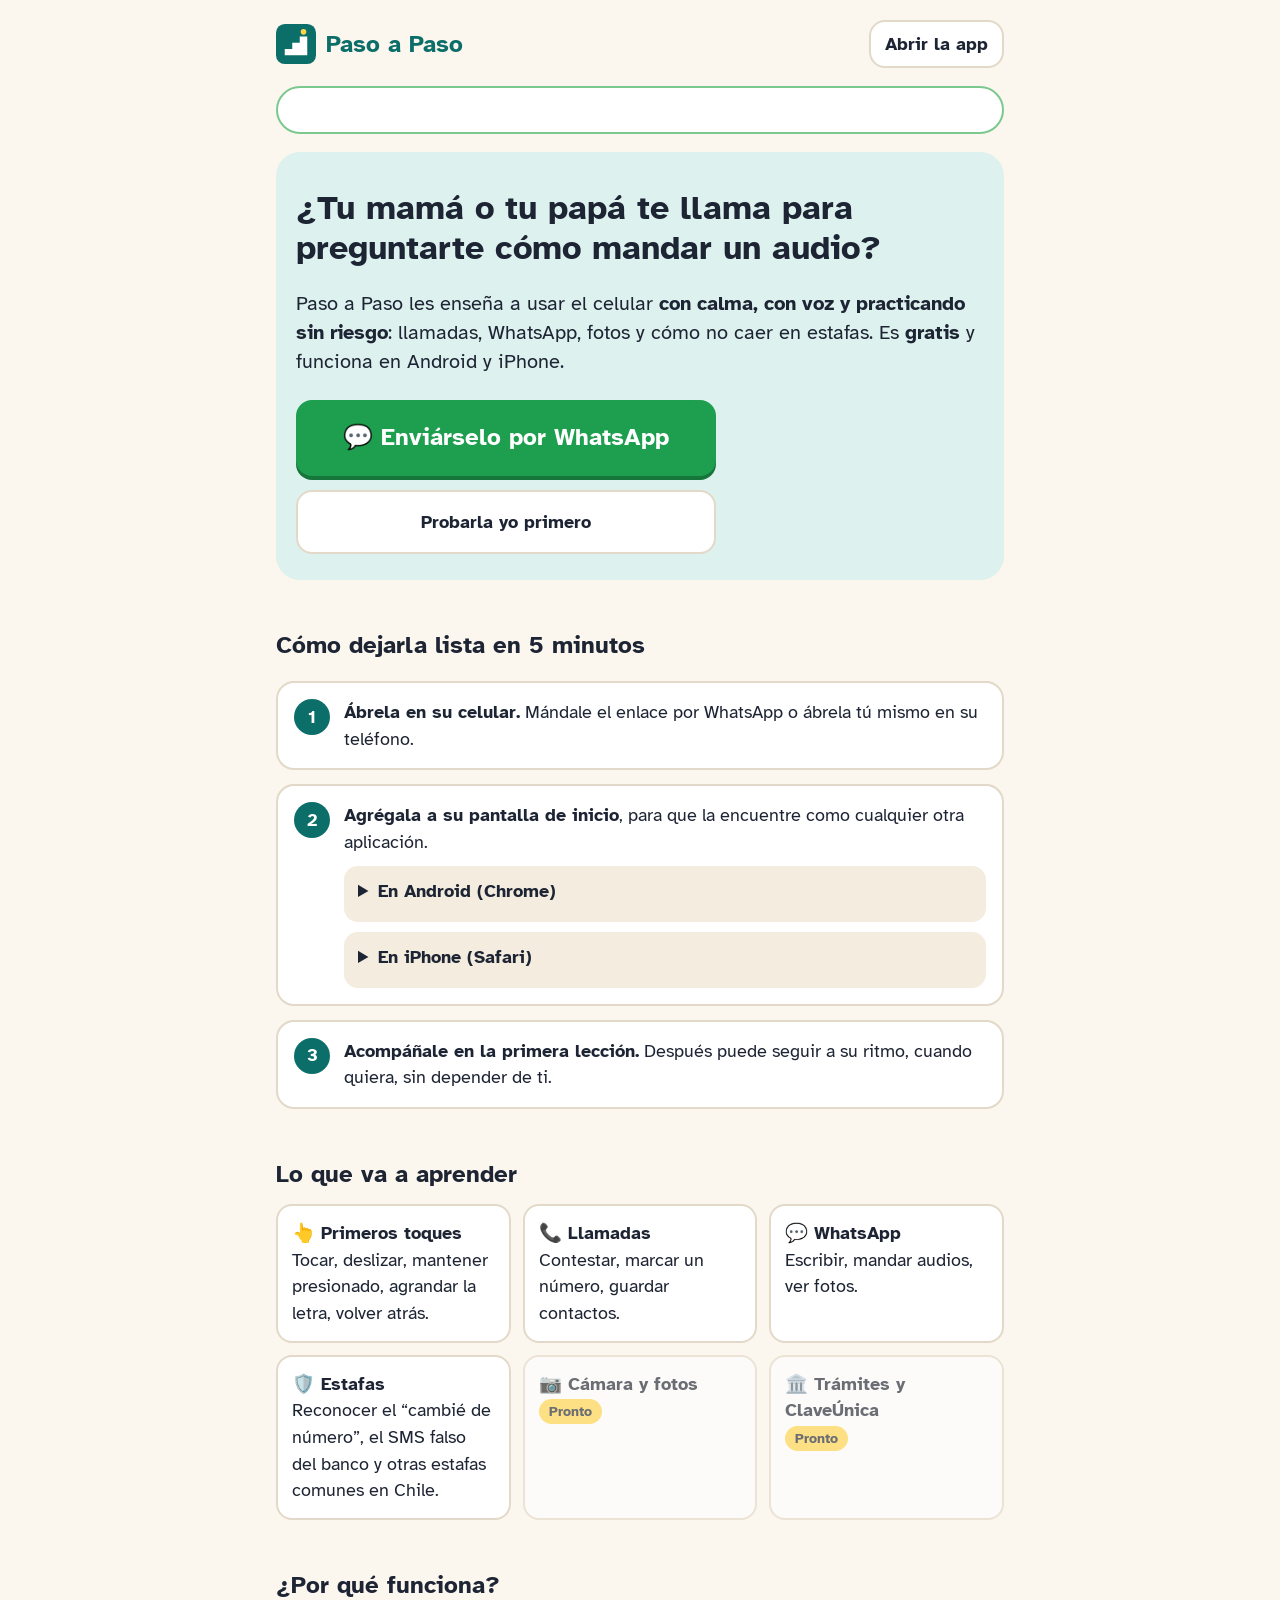
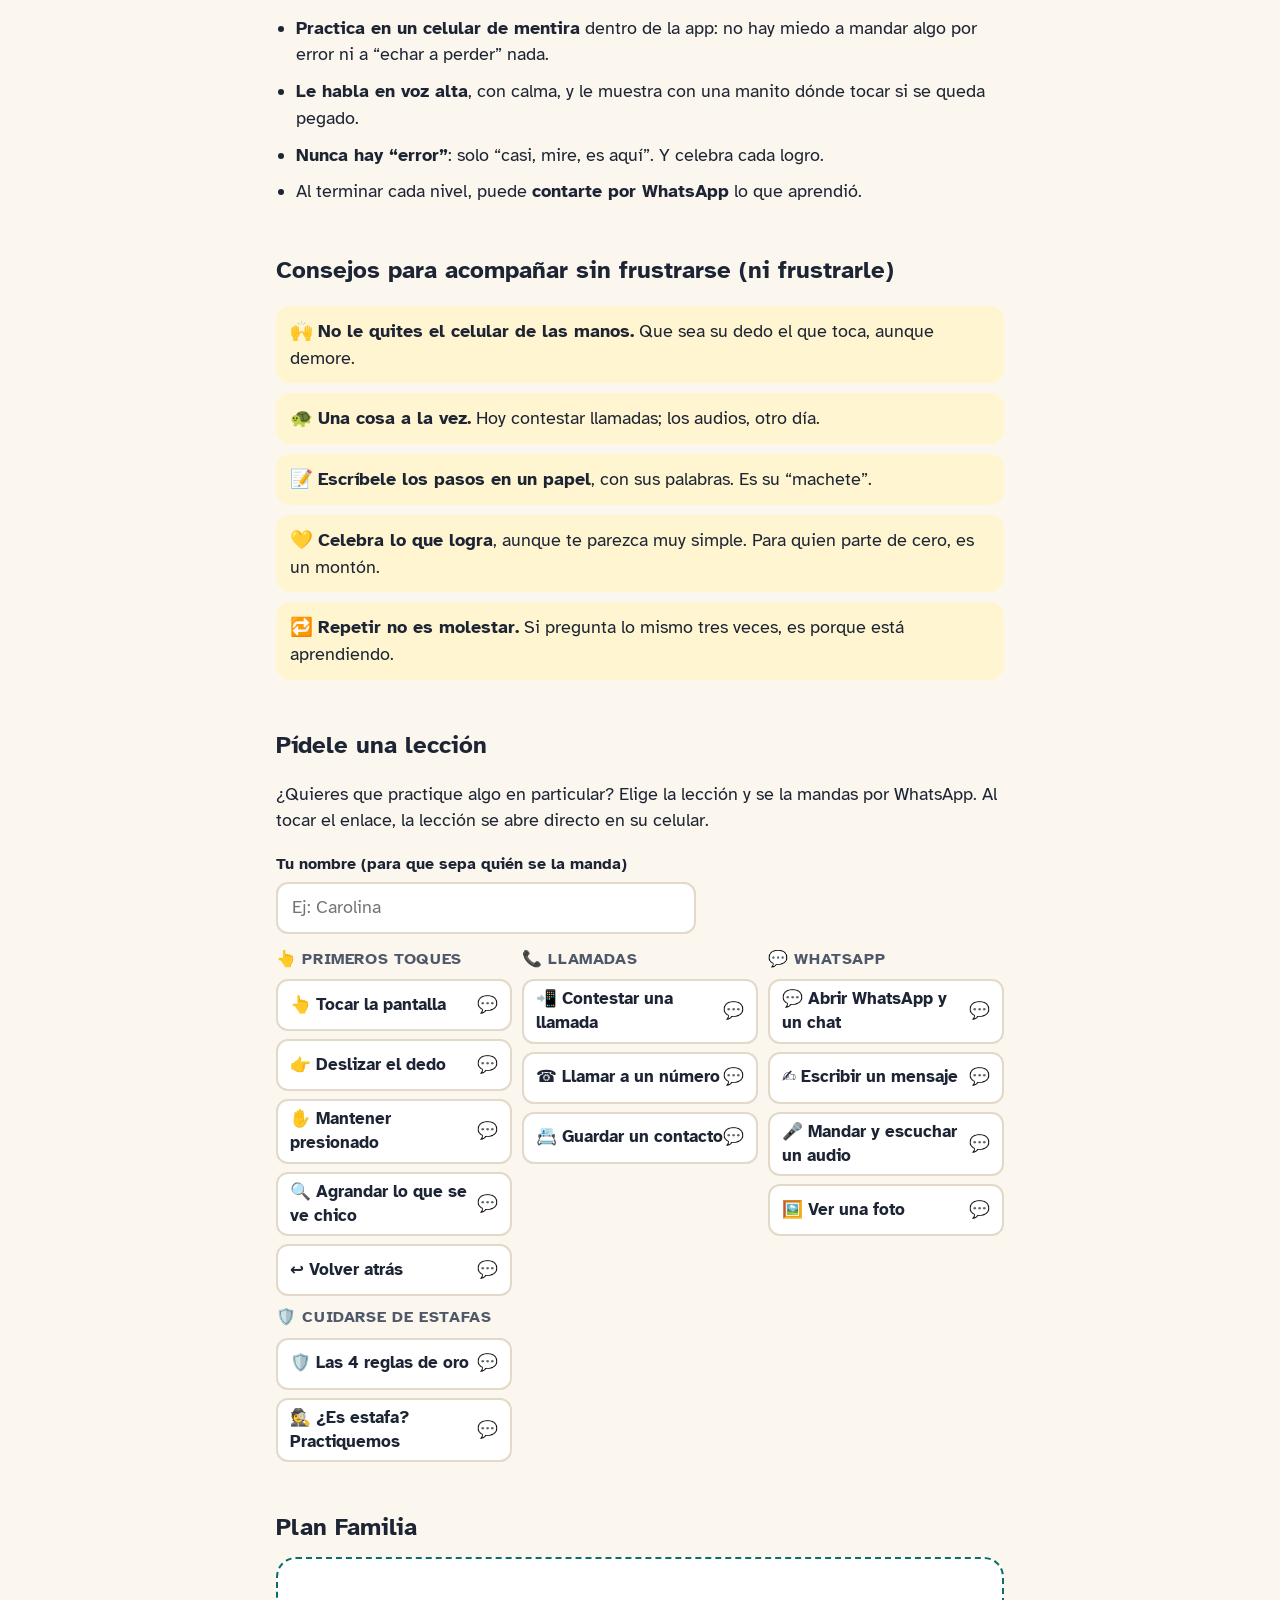
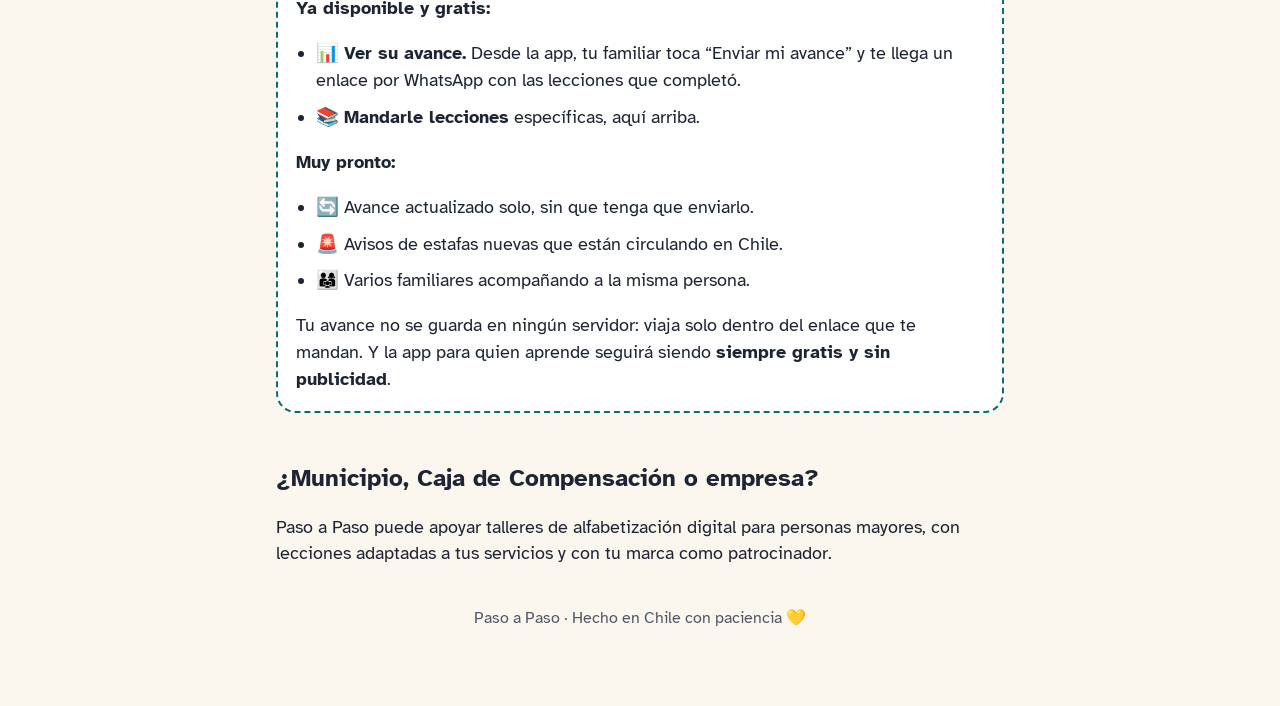
==== familia.html @ c73ad05b "Primera versión de Paso a Paso App web para que personas mayores aprendan a usar el celular: 4 nivel" ====
<!doctype html>
<html lang="es-CL">
<head>
  <meta charset="utf-8">
  <meta name="viewport" content="width=device-width, initial-scale=1, viewport-fit=cover">
  <title>Paso a Paso Familia</title>
  <meta name="description" content="Ayuda a tu mamá, papá o abuelos a aprender a usar el celular, sin tener que explicarles todo tú. Gratis.">
  <meta name="theme-color" content="#0B6E69">
  <link rel="icon" href="icons/icono.svg" type="image/svg+xml">
  <link rel="apple-touch-icon" href="icons/icono-180.png">
  <link rel="preconnect" href="https://fonts.googleapis.com">
  <link rel="preconnect" href="https://fonts.gstatic.com" crossorigin>
  <link href="https://fonts.googleapis.com/css2?family=Atkinson+Hyperlegible:wght@400;700&display=swap" rel="stylesheet">
  <link rel="stylesheet" href="css/styles.css">
  <style>
    body { font-size: 1.15rem; }
    .familia { max-width: 760px; margin: 0 auto; padding: 20px 16px 60px; }
    .familia h1 { font-size: 2.1rem; }
    .familia h2 { font-size: 1.5rem; margin-top: 2em; }
    .hero { background: var(--primario-claro); border-radius: 24px; padding: 26px 20px; margin-top: 18px; }
    .hero p { font-size: 1.25rem; }
    .hero .botones-col { max-width: 420px; }
    .pasos-f { counter-reset: p; list-style: none; padding: 0; display: grid; gap: 14px; }
    .pasos-f li { counter-increment: p; background: var(--superficie); border: 2px solid var(--borde); border-radius: 18px; padding: 16px 16px 16px 66px; position: relative; }
    .pasos-f li::before { content: counter(p); position: absolute; left: 16px; top: 16px; width: 36px; height: 36px; border-radius: 50%; background: var(--primario); color: #fff; display: grid; place-items: center; font-weight: 700; }
    details { background: var(--superficie-2); border-radius: 14px; padding: 12px 14px; margin-top: 10px; }
    summary { font-weight: 700; cursor: pointer; min-height: 32px; }
    .grid-niveles { display: grid; grid-template-columns: repeat(auto-fill, minmax(200px, 1fr)); gap: 12px; }
    .grid-niveles div { background: var(--superficie); border: 2px solid var(--borde); border-radius: 16px; padding: 14px; }
    .grid-niveles .pronto { opacity: .65; }
    .grid-niveles strong { display: block; }
    .consejos { display: grid; gap: 10px; padding: 0; list-style: none; }
    .consejos li { background: var(--amarillo-suave); border-radius: 14px; padding: 12px 14px; }
    .plan { border: 2px dashed var(--primario); border-radius: 20px; padding: 18px; background: var(--superficie); }
    .etiqueta { display: inline-block; background: var(--amarillo); color: #1D2433; font-size: .9rem; font-weight: 700; padding: 2px 10px; border-radius: 99px; }
    .pie { margin-top: 40px; color: var(--suave); font-size: 1rem; text-align: center; }
    .avance { margin-top: 18px; border: 2px solid var(--bien-borde); background: var(--superficie); border-radius: 24px; padding: 22px 18px; display: flex; flex-direction: column; gap: 14px; }
    .avance h1 { font-size: 1.7rem; margin: 0; text-wrap: balance; }
    .avance-resumen { font-size: 1.25rem; margin: 0; }
    .avance-fecha { color: var(--suave); font-size: 1rem; margin: 0; }
    .avance-nivel { display: flex; flex-direction: column; gap: 6px; padding-top: 12px; border-top: 1px solid var(--borde); }
    .avance-nivel-cabeza { display: flex; justify-content: space-between; gap: 10px; font-weight: 700; }
    .avance-lista { list-style: none; padding: 0; margin: 4px 0 0; display: flex; flex-direction: column; gap: 6px; }
    .avance-lista li { display: flex; align-items: center; justify-content: space-between; gap: 10px; flex-wrap: wrap; font-size: 1.05rem; }
    .avance-lista .pendiente { color: var(--suave); }
    .btn-pedir { display: inline-flex; align-items: center; min-height: 44px; padding: 6px 12px; border-radius: 12px; border: 2px solid var(--borde); background: var(--superficie-2); color: var(--texto); font-weight: 700; font-size: .95rem; text-decoration: none; }
    .avance-animo { background: var(--amarillo-suave); border-radius: 14px; padding: 12px 14px; margin: 0; }
    .campo-nombre { display: flex; flex-direction: column; gap: 6px; max-width: 420px; margin-bottom: 14px; }
    .campo-nombre label { font-weight: 700; font-size: 1rem; }
    .campo-nombre input { font: inherit; min-height: 52px; padding: 8px 14px; border-radius: 12px; border: 2px solid var(--borde); background: var(--superficie); color: var(--texto); }
    .pedidos { display: grid; grid-template-columns: repeat(auto-fill, minmax(230px, 1fr)); gap: 10px; }
    .pedidos .grupo { display: flex; flex-direction: column; gap: 8px; }
    .pedidos .grupo strong { font-size: 1rem; color: var(--suave); text-transform: uppercase; letter-spacing: .04em; }
    .pedidos .btn-pedir { justify-content: space-between; width: 100%; min-height: 52px; font-size: 1.05rem; background: var(--superficie); }
  </style>
</head>
<body>
  <main class="familia">
    <header class="cabecera">
      <a class="marca" href="index.html" style="text-decoration:none"><img src="icons/icono.svg" alt="" width="40" height="40">Paso a Paso</a>
      <a class="btn btn-suave" href="index.html" style="min-height:48px;padding:8px 14px">Abrir la app</a>
    </header>

    <section id="avance" class="avance" hidden></section>

    <section class="hero">
      <h1>¿Tu mamá o tu papá te llama para preguntarte cómo mandar un audio?</h1>
      <p>Paso a Paso les enseña a usar el celular <strong>con calma, con voz y practicando sin riesgo</strong>: llamadas, WhatsApp, fotos y cómo no caer en estafas. Es <strong>gratis</strong> y funciona en Android y iPhone.</p>
      <div class="botones-col">
        <a id="compartir" class="btn btn-whatsapp btn-grande" target="_blank" rel="noopener">💬 Enviárselo por WhatsApp</a>
        <a class="btn btn-suave" href="index.html">Probarla yo primero</a>
      </div>
    </section>

    <h2>Cómo dejarla lista en 5 minutos</h2>
    <ol class="pasos-f">
      <li><strong>Ábrela en su celular.</strong> Mándale el enlace por WhatsApp o ábrela tú mismo en su teléfono.</li>
      <li><strong>Agrégala a su pantalla de inicio</strong>, para que la encuentre como cualquier otra aplicación.
        <details><summary>En Android (Chrome)</summary>Toca los tres puntitos ⋮ arriba a la derecha → “Agregar a la pantalla principal” o “Instalar aplicación”.</details>
        <details><summary>En iPhone (Safari)</summary>Toca el botón Compartir (cuadrado con flecha hacia arriba) → “Agregar a inicio”.</details>
      </li>
      <li><strong>Acompáñale en la primera lección.</strong> Después puede seguir a su ritmo, cuando quiera, sin depender de ti.</li>
    </ol>

    <h2>Lo que va a aprender</h2>
    <div class="grid-niveles">
      <div><strong>👆 Primeros toques</strong>Tocar, deslizar, mantener presionado, agrandar la letra, volver atrás.</div>
      <div><strong>📞 Llamadas</strong>Contestar, marcar un número, guardar contactos.</div>
      <div><strong>💬 WhatsApp</strong>Escribir, mandar audios, ver fotos.</div>
      <div><strong>🛡️ Estafas</strong>Reconocer el “cambié de número”, el SMS falso del banco y otras estafas comunes en Chile.</div>
      <div class="pronto"><strong>📷 Cámara y fotos</strong><span class="etiqueta">Pronto</span></div>
      <div class="pronto"><strong>🏛️ Trámites y ClaveÚnica</strong><span class="etiqueta">Pronto</span></div>
    </div>

    <h2>¿Por qué funciona?</h2>
    <ul class="lista-consejos">
      <li><strong>Practica en un celular de mentira</strong> dentro de la app: no hay miedo a mandar algo por error ni a “echar a perder” nada.</li>
      <li><strong>Le habla en voz alta</strong>, con calma, y le muestra con una manito dónde tocar si se queda pegado.</li>
      <li><strong>Nunca hay “error”</strong>: solo “casi, mire, es aquí”. Y celebra cada logro.</li>
      <li>Al terminar cada nivel, puede <strong>contarte por WhatsApp</strong> lo que aprendió.</li>
    </ul>

    <h2>Consejos para acompañar sin frustrarse (ni frustrarle)</h2>
    <ul class="consejos">
      <li>🙌 <strong>No le quites el celular de las manos.</strong> Que sea su dedo el que toca, aunque demore.</li>
      <li>🐢 <strong>Una cosa a la vez.</strong> Hoy contestar llamadas; los audios, otro día.</li>
      <li>📝 <strong>Escríbele los pasos en un papel</strong>, con sus palabras. Es su “machete”.</li>
      <li>💛 <strong>Celebra lo que logra</strong>, aunque te parezca muy simple. Para quien parte de cero, es un montón.</li>
      <li>🔁 <strong>Repetir no es molestar.</strong> Si pregunta lo mismo tres veces, es porque está aprendiendo.</li>
    </ul>

    <h2 id="pedir">Pídele una lección</h2>
    <p>¿Quieres que practique algo en particular? Elige la lección y se la mandas por WhatsApp. Al tocar el enlace, la lección se abre directo en su celular.</p>
    <div class="campo-nombre">
      <label for="nombre-familiar">Tu nombre (para que sepa quién se la manda)</label>
      <input id="nombre-familiar" type="text" maxlength="40" placeholder="Ej: Carolina" autocomplete="given-name">
    </div>
    <div id="pedidos" class="pedidos"></div>

    <h2>Plan Familia</h2>
    <div class="plan">
      <p><strong>Ya disponible y gratis:</strong></p>
      <ul class="lista-consejos">
        <li>📊 <strong>Ver su avance.</strong> Desde la app, tu familiar toca “Enviar mi avance” y te llega un enlace por WhatsApp con las lecciones que completó.</li>
        <li>📚 <strong>Mandarle lecciones</strong> específicas, aquí arriba.</li>
      </ul>
      <p><strong>Muy pronto:</strong></p>
      <ul class="lista-consejos">
        <li>🔄 Avance actualizado solo, sin que tenga que enviarlo.</li>
        <li>🚨 Avisos de estafas nuevas que están circulando en Chile.</li>
        <li>👨‍👩‍👧 Varios familiares acompañando a la misma persona.</li>
      </ul>
      <p style="margin-bottom:0">Tu avance no se guarda en ningún servidor: viaja solo dentro del enlace que te mandan. Y la app para quien aprende seguirá siendo <strong>siempre gratis y sin publicidad</strong>.</p>
    </div>

    <h2>¿Municipio, Caja de Compensación o empresa?</h2>
    <p>Paso a Paso puede apoyar talleres de alfabetización digital para personas mayores, con lecciones adaptadas a tus servicios y con tu marca como patrocinador.</p>

    <p class="pie">Paso a Paso · Hecho en Chile con paciencia 💛</p>
  </main>
  <script src="js/core.js"></script>
  <script src="js/lecciones/nivel1-toques.js"></script>
  <script src="js/lecciones/nivel2-llamadas.js"></script>
  <script src="js/lecciones/nivel3-whatsapp.js"></script>
  <script src="js/lecciones/nivel4-estafas.js"></script>
  <script src="js/lecciones/proximamente.js"></script>
  <script>
    (function () {
      'use strict';
      const { h } = PP;
      const wsp = PP.enlaceWhatsApp;
      const niveles = PP.niveles.filter((n) => !n.pronto);

      // Compartir la app
      const textoApp = '¡Hola! 😊 Te mando una aplicación para aprender a usar el celular con calma y a tu ritmo. Te habla, te muestra dónde tocar y no se puede romper nada. Ábrela aquí: ';
      document.getElementById('compartir').href = wsp(textoApp + PP.base() + 'index.html');

      // Nombre de quien manda las lecciones (se recuerda en este teléfono)
      const campoNombre = document.getElementById('nombre-familiar');
      try { campoNombre.value = localStorage.getItem('pasoapaso.familiar') || ''; } catch (e) {}
      const nombre = () => campoNombre.value.trim();

      function enlacePedir(l) {
        return wsp('¡Hola! 😊 Te mandé una lección para practicar en Paso a Paso: “' + l.titulo + '”. Toca aquí para empezar: ' + PP.enlacePedido(l.id, nombre()));
      }
      function botonPedir(l, texto) {
        const a = h('a', { class: 'btn-pedir', target: '_blank', rel: 'noopener', href: enlacePedir(l) }, texto);
        a.dataset.leccion = l.id;
        return a;
      }
      // Los enlaces llevan el nombre: se actualizan cuando cambia
      campoNombre.addEventListener('input', () => {
        try { localStorage.setItem('pasoapaso.familiar', nombre()); } catch (e) {}
        document.querySelectorAll('[data-leccion]').forEach((a) => { a.href = enlacePedir(PP.buscarLeccion(a.dataset.leccion).leccion); });
      });

      // Lista de lecciones para pedir
      document.getElementById('pedidos').append(...niveles.map((nv) =>
        h('div', { class: 'grupo' },
          h('strong', {}, nv.icono + ' ' + nv.titulo),
          nv.lecciones.map((l) => botonPedir(l, [l.icono + ' ' + l.titulo, h('span', { 'aria-hidden': 'true' }, '💬')])))));

      // Panel de avance (cuando se abre desde el enlace que manda el familiar)
      const avance = PP.leerAvance(location.hash);
      if (avance) {
        const total = niveles.reduce((s, nv) => s + nv.lecciones.length, 0);
        const hechas = niveles.reduce((s, nv) => s + nv.lecciones.filter((l) => avance.hechas[l.id]).length, 0);
        const fecha = avance.fecha.toLocaleDateString('es-CL', { day: 'numeric', month: 'long', timeZone: 'UTC' });
        const panel = document.getElementById('avance');
        panel.append(
          h('h1', {}, hechas ? '📊 El avance de tu familiar' : '📊 Tu familiar está empezando'),
          h('p', { class: 'avance-resumen' }, h('strong', {}, hechas + ' de ' + total), ' lecciones completadas'),
          h('p', { class: 'avance-fecha' }, 'Enviado el ' + fecha),
          ...niveles.map((nv) => {
            const n = nv.lecciones.filter((l) => avance.hechas[l.id]).length;
            return h('div', { class: 'avance-nivel' },
              h('div', { class: 'avance-nivel-cabeza' }, h('span', {}, nv.icono + ' ' + nv.titulo), h('span', {}, n === nv.lecciones.length ? '✅' : n + '/' + nv.lecciones.length)),
              h('span', { class: 'barra' }, h('span', { style: { width: (100 * n) / nv.lecciones.length + '%' } })),
              h('ul', { class: 'avance-lista' }, nv.lecciones.map((l) => avance.hechas[l.id]
                ? h('li', {}, h('span', {}, '✅ ' + l.titulo))
                : h('li', { class: 'pendiente' }, h('span', {}, '○ ' + l.titulo), botonPedir(l, 'Pídele esta 💬')))));
          }),
          h('p', { class: 'avance-animo' }, '💛 Escríbele para felicitarle. A quien está aprendiendo, eso le motiva más que nada.'));
        panel.hidden = false;
      }
    })();
  </script>
</body>
</html>
---- css/styles.css ----
/* Paso a Paso — estilos. Pensado para personas mayores: letra grande, botones grandes, alto contraste. */

:root {
  --fondo: #FBF6EE;
  --superficie: #FFFFFF;
  --superficie-2: #F3ECDF;
  --texto: #1D2433;
  --suave: #4E5868;
  --borde: #E3D9C8;
  --primario: #0B6E69;
  --primario-claro: #DDF1EE;
  --verde: #1A7F37;
  --verde-osc: #11612A;
  --rojo: #C62828;
  --amarillo: #FFD54A;
  --amarillo-suave: #FFF6D1;
  --casi-fondo: #FFF3D6;
  --casi-borde: #F2C14E;
  --bien-fondo: #E3F5E8;
  --bien-borde: #7BC98F;
  --sombra: 0 2px 0 rgba(29, 36, 51, .08), 0 6px 18px rgba(29, 36, 51, .08);
  --radio: 20px;
  --fuente: 'Atkinson Hyperlegible', system-ui, -apple-system, 'Segoe UI', Roboto, sans-serif;
  color-scheme: light;
}
@media (prefers-color-scheme: dark) {
  :root:not([data-theme="light"]) {
    --fondo: #12161C; --superficie: #1C222B; --superficie-2: #252C37; --texto: #F3EFE7; --suave: #C2C8D2;
    --borde: #36404D; --primario: #5CC7BD; --primario-claro: #173A38; --verde: #2E9E4F; --verde-osc: #248040;
    --amarillo-suave: #3A3215; --casi-fondo: #3A3016; --casi-borde: #A8842C; --bien-fondo: #17331F; --bien-borde: #2F7A43;
    color-scheme: dark;
  }
}
:root[data-theme="dark"] {
  --fondo: #12161C; --superficie: #1C222B; --superficie-2: #252C37; --texto: #F3EFE7; --suave: #C2C8D2;
  --borde: #36404D; --primario: #5CC7BD; --primario-claro: #173A38; --verde: #2E9E4F; --verde-osc: #248040;
  --amarillo-suave: #3A3215; --casi-fondo: #3A3016; --casi-borde: #A8842C; --bien-fondo: #17331F; --bien-borde: #2F7A43;
  color-scheme: dark;
}

*, *::before, *::after { box-sizing: border-box; }
html { -webkit-text-size-adjust: 100%; }
body {
  margin: 0; background: var(--fondo); color: var(--texto);
  font-family: var(--fuente); font-size: 1.375rem; line-height: 1.45;
  -webkit-tap-highlight-color: transparent;
}
button { font: inherit; color: inherit; cursor: pointer; }
h1 { font-size: 1.9rem; line-height: 1.2; margin: .3em 0; }
h2 { font-size: 1.5rem; margin: 1.2em 0 .5em; }
a { color: var(--primario); }
:focus-visible { outline: 4px solid var(--primario); outline-offset: 3px; }

#app { max-width: 560px; margin: 0 auto; min-height: 100dvh; }
.pantalla { padding: 20px 16px 40px; }

/* ---------- Botones ---------- */
.btn {
  display: inline-flex; align-items: center; justify-content: center; gap: .4em;
  min-height: 64px; padding: 12px 22px; border-radius: 16px; border: 2px solid transparent;
  font-weight: 700; text-decoration: none; text-align: center; line-height: 1.2;
  transition: transform .08s ease, background .2s;
}
.btn:active { transform: scale(.97); }
.btn-grande { min-height: 76px; font-size: 1.5rem; width: 100%; }
.btn-verde { background: var(--verde); color: #fff; box-shadow: 0 4px 0 var(--verde-osc); }
.btn-verde:active { box-shadow: 0 1px 0 var(--verde-osc); transform: translateY(3px); }
.btn-suave { background: var(--superficie); border-color: var(--borde); color: var(--texto); }
.btn-whatsapp { background: #1E9E4F; color: #fff; box-shadow: 0 4px 0 #15753A; }
.btn-opcion { flex: 1; background: var(--superficie); border-color: var(--borde); min-height: 80px; font-size: 1.3rem; box-shadow: var(--sombra); }
.botones-col { display: flex; flex-direction: column; gap: 14px; margin-top: 24px; }
.botones-fila { display: flex; gap: 12px; margin-top: 16px; }
.btn-atras, .btn-salir {
  background: none; border: 2px solid var(--borde); border-radius: 14px; padding: 10px 16px; min-height: 52px; font-weight: 700;
}
.btn-voz { background: var(--superficie); border: 2px solid var(--borde); border-radius: 14px; padding: 8px 14px; min-height: 52px; font-size: 1.05rem; font-weight: 700; }

/* ---------- Bienvenida ---------- */
.bienvenida { text-align: center; padding-top: 40px; }
.saludo-emoji { font-size: 5rem; animation: saludar 1.6s ease-in-out 2; transform-origin: 70% 80%; }
@keyframes saludar { 0%,100% { transform: rotate(0); } 25% { transform: rotate(18deg); } 50% { transform: rotate(-8deg); } 75% { transform: rotate(14deg); } }
.grande { font-size: 1.45rem; }
.tranquilo { background: var(--amarillo-suave); border-radius: 16px; padding: 14px 16px; font-weight: 700; }
.pregunta { font-size: 1.5rem; font-weight: 700; margin-top: 28px; }

/* ---------- Inicio ---------- */
.cabecera { display: flex; justify-content: space-between; align-items: center; gap: 12px; }
.marca { display: flex; align-items: center; gap: 10px; font-weight: 700; font-size: 1.5rem; color: var(--primario); }
.destacado { background: var(--primario-claro); border-radius: var(--radio); padding: 20px 18px; margin-top: 20px; }
.destacado p { margin: 0 0 8px; }
.destacado-titulo { font-size: 1.6rem; font-weight: 700; }
.destacado .btn { margin-top: 10px; }
.tarjeta-familia { display: flex; flex-direction: column; gap: 10px; margin-top: 14px; padding: 16px 18px; border: 2px solid var(--borde); border-radius: var(--radio); background: var(--superficie); }
.tarjeta-familia p { margin: 0; font-size: 1.2rem; }
.niveles { display: flex; flex-direction: column; gap: 14px; }
.nivel {
  display: flex; align-items: center; gap: 14px; width: 100%; text-align: left;
  background: var(--superficie); border: 2px solid var(--borde); border-radius: var(--radio); padding: 16px; box-shadow: var(--sombra);
}
.nivel-listo { border-color: var(--bien-borde); }
.nivel-pronto { opacity: .6; box-shadow: none; background: var(--superficie-2); }
.nivel-icono { font-size: 2.6rem; width: 64px; height: 64px; display: grid; place-items: center; background: var(--superficie-2); border-radius: 18px; flex: none; }
.nivel-icono.grande { width: 84px; height: 84px; font-size: 3.4rem; }
.nivel-texto { display: flex; flex-direction: column; flex: 1; min-width: 0; }
.nivel-texto strong { font-size: 1.35rem; }
.nivel-num { font-size: 1rem; color: var(--suave); font-weight: 700; text-transform: uppercase; letter-spacing: .04em; }
.nivel-desc { font-size: 1.05rem; color: var(--suave); }
.nivel-estado { font-weight: 700; font-size: 1.15rem; color: var(--suave); }
.barra { display: block; height: 10px; background: var(--superficie-2); border-radius: 99px; overflow: hidden; margin-top: 8px; }
.barra > span { display: block; height: 100%; background: var(--verde); border-radius: 99px; transition: width .4s; }
.link-familia { display: block; margin-top: 32px; padding: 16px; text-align: center; font-size: 1.1rem; font-weight: 700; }

/* ---------- Nivel ---------- */
.nivel-cabeza { display: flex; align-items: center; gap: 16px; margin-top: 18px; }
.nivel-cabeza h1 { margin: 0; }
.lecciones { list-style: none; padding: 0; display: flex; flex-direction: column; gap: 12px; }
.leccion {
  display: flex; align-items: center; gap: 14px; width: 100%; text-align: left; min-height: 80px;
  background: var(--superficie); border: 2px solid var(--borde); border-radius: var(--radio); padding: 14px 16px; box-shadow: var(--sombra);
}
.leccion.hecha { border-color: var(--bien-borde); }
.leccion-icono { font-size: 2rem; }
.leccion-titulo { flex: 1; font-weight: 700; }
.leccion-estado { font-size: 1rem; color: var(--verde); font-weight: 700; white-space: nowrap; }

/* ---------- Reproductor de lecciones ---------- */
.jugador { display: flex; flex-direction: column; min-height: 100dvh; padding: 12px 16px calc(12px + env(safe-area-inset-bottom)); }
.jugador-barra { display: flex; align-items: center; gap: 14px; }
.paso-progreso { flex: 1; display: flex; flex-direction: column; font-size: 1rem; color: var(--suave); font-weight: 700; }
.paso-progreso .barra { margin-top: 4px; }
.instruccion { font-size: 1.6rem; font-weight: 700; line-height: 1.3; margin: 16px 0 6px; }
.pista { margin: 0 0 6px; font-size: 1.2rem; color: var(--primario); font-weight: 700; }
.etapa { flex: 1; display: flex; flex-direction: column; align-items: stretch; justify-content: center; min-height: 340px; position: relative; padding: 8px 0; }
.etapa-arriba { justify-content: flex-start; }
.aviso { border-radius: 16px; padding: 14px 16px; font-weight: 700; margin: 8px 0; border: 2px solid; animation: aparecer .25s ease; }
.aviso-casi { background: var(--casi-fondo); border-color: var(--casi-borde); }
.aviso-bien { background: var(--bien-fondo); border-color: var(--bien-borde); font-size: 1.5rem; text-align: center; }
.btn-saltar { display: block; margin-top: 10px; background: none; border: none; padding: 8px 0; color: var(--primario); font-weight: 700; text-decoration: underline; }
@keyframes aparecer { from { opacity: 0; transform: translateY(6px); } to { opacity: 1; transform: none; } }
.jugador-ayuda { display: flex; gap: 12px; margin-top: 8px; }
.jugador-ayuda .btn { flex: 1; }
.nota-calma { text-align: center; color: var(--suave); font-size: 1rem; margin: 10px 0 0; }

/* Info */
.info { display: flex; flex-direction: column; align-items: center; text-align: center; gap: 16px; }
.info-emoji { font-size: 5rem; line-height: 1; font-weight: 700; color: var(--primario); }
.info-detalle { font-size: 1.35rem; margin: 0; }
.lista-consejos { text-align: left; padding-left: 1.1em; margin: 0; display: flex; flex-direction: column; gap: 10px; }
.checks-azules { color: #1E88E5; }

/* Mano guía */
.mano { position: fixed; z-index: 50; font-size: 46px; pointer-events: none; filter: drop-shadow(0 3px 4px rgba(0,0,0,.3)); }
.mano-tocar { animation: mano-tocar 1.1s ease-in-out infinite; }
.mano-doble { animation: mano-doble 1.2s ease-in-out infinite; }
.mano-mantener { animation: mano-mantener 2s ease-in-out infinite; }
.mano-izquierda { animation: mano-izq 1.6s ease-in-out infinite; }
.mano-arriba { animation: mano-arriba 1.6s ease-in-out infinite; }
@keyframes mano-tocar { 0%,100% { transform: translateY(14px); } 50% { transform: translateY(0) scale(.92); } }
@keyframes mano-doble { 0%,40%,100% { transform: translateY(14px); } 15%,55% { transform: translateY(0) scale(.92); } }
@keyframes mano-mantener { 0% { transform: translateY(14px); } 20%,80% { transform: translateY(0) scale(.9); } 100% { transform: translateY(14px); } }
@keyframes mano-izq { 0% { transform: translate(50px, 0); opacity: 0; } 15% { opacity: 1; } 85% { opacity: 1; } 100% { transform: translate(-70px, 0); opacity: 0; } }
@keyframes mano-arriba { 0% { transform: translate(0, 60px); opacity: 0; } 15% { opacity: 1; } 85% { opacity: 1; } 100% { transform: translate(0, -60px); opacity: 0; } }

/* Destello en lo que hay que tocar */
.brilla { background: var(--amarillo) !important; color: #1D2433 !important; box-shadow: 0 0 0 4px rgba(255, 213, 74, .55) !important; animation: brillo 1.4s ease-in-out infinite; }
@keyframes brillo { 50% { box-shadow: 0 0 0 9px rgba(255, 213, 74, .25); } }
.pulsada { transform: scale(.9); }

/* ---------- Ejercicios de toques ---------- */
.cancha { position: relative; flex: 1; min-height: 340px; background: var(--superficie); border: 2px dashed var(--borde); border-radius: var(--radio); overflow: hidden; }
.circulo {
  position: absolute; transform: translate(-50%, -50%); width: 110px; height: 110px; border-radius: 50%;
  background: radial-gradient(circle at 35% 35%, #5FD27F, var(--verde)); border: 4px solid #fff; box-shadow: var(--sombra);
  transition: transform .3s ease, opacity .3s ease;
}
.burbuja-jabon { width: 96px; height: 96px; background: radial-gradient(circle at 30% 30%, #fff, #A5DDF5 45%, #5AB3E0); }
.circulo.reventar { transform: translate(-50%, -50%) scale(1.6); opacity: 0; pointer-events: none; }

.carrusel { position: relative; height: 300px; overflow: hidden; border-radius: var(--radio); }
.foto-tarjeta {
  position: absolute; inset: 0; display: flex; flex-direction: column; align-items: center; justify-content: center; gap: 8px;
  background: linear-gradient(160deg, #FFE7B3, #FFC9A8); border-radius: var(--radio); user-select: none; color: #1D2433;
  cursor: grab; box-shadow: var(--sombra);
}
.foto-tarjeta span { font-size: 7rem; line-height: 1; }
.foto-tarjeta small { font-size: 1.3rem; font-weight: 700; }
.carrusel-num { text-align: center; font-weight: 700; color: var(--suave); margin: 10px 0 0; }

.lista-scroll { height: 340px; overflow-y: auto; background: var(--superficie); border: 2px solid var(--borde); border-radius: var(--radio); padding: 8px 14px; overscroll-behavior: contain; }
.lista-titulo { font-weight: 700; color: var(--primario); }
.item-lista { padding: 18px 6px; border-bottom: 1px solid var(--borde); font-size: 1.3rem; }
.item-estrella { width: 100%; text-align: left; background: var(--amarillo-suave); border: 2px solid var(--casi-borde); border-radius: 14px; font-weight: 700; margin: 10px 0 120px; }

.centrado { display: flex; flex-direction: column; align-items: center; gap: 16px; }
.boton-mantener {
  --carga: 0; position: relative; width: 170px; height: 170px; border-radius: 50%; border: none; font-size: 4rem;
  background: conic-gradient(var(--verde) calc(var(--carga) * 360deg), var(--superficie-2) 0);
  display: grid; place-items: center; user-select: none; -webkit-user-select: none; -webkit-touch-callout: none;
}
.boton-mantener > span { width: 140px; height: 140px; border-radius: 50%; background: var(--superficie); display: grid; place-items: center; box-shadow: var(--sombra); }
.boton-mantener.presionado > span { transform: scale(.95); }
.boton-mantener.cargado > span { background: var(--bien-fondo); }
.contador-mantener { font-weight: 700; font-size: 1.3rem; min-height: 1.5em; margin: 0; text-align: center; }

.receta {
  width: 240px; background: #FFFDF6; color: #3B2F1E; border: 1px solid #E8D9B5; border-radius: 12px; padding: 12px;
  font-size: .62rem; line-height: 1.35; display: flex; flex-direction: column; gap: 4px; box-shadow: var(--sombra);
  transition: transform .4s ease, font-size .4s ease, width .4s ease; transform-origin: center; user-select: none;
}
.receta strong { font-size: .8rem; }
.receta.agrandado { transform: none !important; width: 100%; font-size: 1.35rem; }
.receta.agrandado strong { font-size: 1.6rem; }

/* ---------- Teléfono simulado ---------- */
.movil {
  --m-fondo: #FFFFFF; --m-texto: #1D2433; --m-suave: #667085; --m-borde: #E6E8EC;
  background: #1D2433; border-radius: 34px; padding: 10px; box-shadow: 0 10px 30px rgba(0,0,0,.18);
  width: 100%; max-width: 380px; margin: 0 auto; display: flex; flex-direction: column; height: min(62dvh, 600px); min-height: 430px;
}
.movil-estado { display: flex; justify-content: space-between; color: #fff; font-size: .85rem; padding: 2px 16px 6px; }
.movil-pantalla { flex: 1; background: var(--m-fondo); color: var(--m-texto); border-radius: 26px; overflow: hidden; display: flex; flex-direction: column; position: relative; font-size: 1.15rem; }
.movil-oscuro .movil-pantalla { --m-fondo: #0F1A24; --m-texto: #fff; background: linear-gradient(180deg, #1B3B4F, #0F1A24); }
.movil.sonando { animation: sonar .5s ease-in-out 6; }
@keyframes sonar { 0%,100% { transform: rotate(0); } 25% { transform: rotate(-1.5deg); } 75% { transform: rotate(1.5deg); } }
.etapa-arriba .movil { height: auto; min-height: 0; flex: 1; max-height: 680px; }

.app-pagina { display: flex; flex-direction: column; height: 100%; }
.app-pagina-cabeza { display: flex; align-items: center; justify-content: space-between; gap: 10px; padding: 12px 14px; border-bottom: 1px solid var(--m-borde); font-weight: 700; font-size: 1.2rem; min-height: 64px; }
.app-pagina-cabeza > span:first-child:last-child, .app-pagina-cabeza > .barra-volver + span { flex: 1; }
.app-pagina-cuerpo { padding: 16px; }
.noticia-emoji { font-size: 4rem; text-align: center; }
.barra-volver { width: 56px; height: 56px; border-radius: 50%; border: none; background: #EEF1F4; font-size: 1.8rem; font-weight: 700; flex: none; color: #1D2433; }
.barra-volver.claro { background: rgba(255,255,255,.16); color: #fff; }

/* Llamada */
.llamada { display: flex; flex-direction: column; justify-content: space-between; height: 100%; padding: 28px 16px 26px; color: #fff; }
.llamada-info { text-align: center; }
.llamada-avatar { font-size: 4.2rem; width: 110px; height: 110px; border-radius: 50%; background: rgba(255,255,255,.12); display: grid; place-items: center; margin: 10px auto 12px; }
.llamada-nombre { font-size: 1.6rem; font-weight: 700; }
.llamada-estado { opacity: .85; margin-top: 4px; }
.subtitulo-llamada { background: rgba(255,255,255,.1); border-radius: 14px; padding: 10px 12px; font-size: 1.05rem; margin-top: 18px; min-height: 0; }
.subtitulo-llamada:empty { display: none; }
.llamada-botones { display: flex; justify-content: space-around; }
.llamada-btn-cont { display: flex; flex-direction: column; align-items: center; gap: 6px; font-size: 1rem; font-weight: 700; }
.btn-circ { width: 82px; height: 82px; border-radius: 50%; border: none; font-size: 2.2rem; display: grid; place-items: center; }
.circ-verde { background: #22A447; }
.circ-rojo { background: #E5383B; }
.colgar { display: inline-block; transform: rotate(135deg); }
.latido { animation: latido 1.1s ease-in-out infinite; }
@keyframes latido { 0%,100% { box-shadow: 0 0 0 0 rgba(34,164,71,.6); } 50% { box-shadow: 0 0 0 18px rgba(34,164,71,0); } }

/* Marcador */
.papelito { background: var(--amarillo); color: #1D2433; border-radius: 6px; padding: 10px 14px; font-size: 1.3rem; transform: rotate(-1.5deg); box-shadow: var(--sombra); margin: 0 auto 12px; }
.marcador-app { display: flex; flex-direction: column; height: 100%; padding: 10px 12px; }
.marcador-numero { text-align: center; font-size: 1.9rem; font-weight: 700; letter-spacing: .04em; padding: 10px 0 12px; min-height: 64px; }
.marcador-numero.vacio { color: var(--m-suave); font-size: 1.2rem; font-weight: 400; padding-top: 18px; }
.marcador { display: grid; grid-template-columns: repeat(3, 1fr); gap: 8px; flex: 1; }
.marca-tecla { border: none; border-radius: 16px; background: #EEF1F4; color: #1D2433; display: flex; flex-direction: column; align-items: center; justify-content: center; min-height: 56px; transition: transform .1s; }
.marca-tecla span { font-size: 1.7rem; font-weight: 700; line-height: 1; }
.marca-tecla small { font-size: .65rem; color: #667085; letter-spacing: .08em; min-height: .8em; }
.marcador-llamar { flex: 1; display: flex; align-items: flex-end; justify-content: center; padding-bottom: 24px; }
.marcador-llamar .llamada-btn-cont { color: var(--m-texto); }

/* Contactos y formularios */
.contactos { height: 100%; position: relative; }
.contacto { padding: 16px; border-bottom: 1px solid var(--m-borde); font-size: 1.2rem; }
.contacto.nuevo { background: #E3F5E8; font-weight: 700; animation: aparecer .4s ease; }
.boton-flotante { position: absolute; right: 18px; bottom: 18px; width: 72px; height: 72px; border-radius: 22px; border: none; background: #1565C0; color: #fff; font-size: 2.6rem; line-height: 1; box-shadow: 0 6px 14px rgba(21,101,192,.35); }
.formulario { display: flex; flex-direction: column; padding-bottom: 8px; }
.formulario label { padding: 10px 16px 2px; font-size: 1rem; color: var(--m-suave); font-weight: 700; }
.campo-form { margin: 0 16px; border: 2px solid var(--m-borde); border-radius: 12px; padding: 10px 12px; min-height: 52px; font-size: 1.3rem; }
.campo-form.escribiendo-aqui { border-color: #1565C0; }
.campo-form.vacio::after, .chat-campo.activo.vacio::after { content: '|'; animation: parpadeo 1s steps(1) infinite; color: #1565C0; }
@keyframes parpadeo { 50% { opacity: 0; } }
.boton-texto { border: none; background: #1565C0; color: #fff; border-radius: 12px; padding: 10px 18px; font-weight: 700; min-height: 52px; }
.con-teclado { display: flex; flex-direction: column; justify-content: space-between; height: 100%; }

/* Teclado */
.teclado { background: #D7DCE2; padding: 6px 3px 8px; display: flex; flex-direction: column; gap: 6px; }
.teclado .fila { display: flex; gap: 3px; justify-content: center; }
.tecla { flex: 1; max-width: 40px; min-height: 48px; border: none; border-radius: 7px; background: #fff; color: #1D2433; font-size: 1.15rem; font-weight: 700; padding: 0; box-shadow: 0 1px 0 #A7AEB8; transition: transform .1s; }
.tecla-borrar { max-width: 56px; background: #B7BEC8; }
.tecla-espacio { max-width: 220px; font-size: .9rem; font-weight: 400; }

/* Escritorio del teléfono */
.escritorio { display: grid; grid-template-columns: repeat(3, 1fr); gap: 18px 8px; padding: 22px 12px; align-content: start; background: linear-gradient(180deg, #DCEBF5, #F6EFE6); height: 100%; }
.app-icono { background: none; border: none; display: flex; flex-direction: column; align-items: center; gap: 6px; padding: 6px 2px; border-radius: 16px; color: #1D2433; }
.app-cuadro { width: 68px; height: 68px; border-radius: 18px; display: grid; place-items: center; font-size: 2.1rem; box-shadow: 0 3px 8px rgba(0,0,0,.15); }
.app-nombre { font-size: .95rem; font-weight: 700; }

/* Chat */
.wsp-lista { height: 100%; }
.wsp-cabeza { background: #0B6E4F; color: #fff; font-weight: 700; font-size: 1.35rem; padding: 14px 16px; }
.wsp-fila { display: flex; align-items: center; gap: 12px; width: 100%; text-align: left; background: none; border: none; border-bottom: 1px solid var(--m-borde); padding: 14px 12px; color: var(--m-texto); }
.wsp-fila-texto { flex: 1; min-width: 0; display: flex; flex-direction: column; }
.wsp-fila-texto small { color: var(--m-suave); font-size: .95rem; white-space: nowrap; overflow: hidden; text-overflow: ellipsis; }
.wsp-fila-hora { font-size: .85rem; color: var(--m-suave); }
.chat { display: flex; flex-direction: column; height: 100%; background: #EFE7DD; }
.chat-cabeza { display: flex; align-items: center; gap: 10px; background: #0B6E4F; color: #fff; padding: 10px 12px; }
.chat-volver { font-size: 1.4rem; font-weight: 700; }
.chat-avatar { font-size: 1.7rem; width: 48px; height: 48px; border-radius: 50%; background: #E3E8EE; display: grid; place-items: center; flex: none; }
.chat-nombre { display: flex; flex-direction: column; font-weight: 700; line-height: 1.2; }
.chat-nombre small { font-weight: 400; font-size: .85rem; opacity: .85; }
.chat-lista { flex: 1; overflow-y: auto; padding: 12px 10px; display: flex; flex-direction: column; gap: 8px; }
.burbuja { max-width: 82%; padding: 8px 12px 6px; border-radius: 14px; font-size: 1.15rem; color: #1D2433; box-shadow: 0 1px 1px rgba(0,0,0,.1); animation: aparecer .25s ease; }
.burbuja.mia { align-self: flex-end; background: #D3F5C6; border-top-right-radius: 4px; }
.burbuja.suya { align-self: flex-start; background: #fff; border-top-left-radius: 4px; }
.burbuja .hora { display: block; text-align: right; font-size: .75rem; color: #667085; margin-top: 2px; }
.checks { color: #1E88E5; font-weight: 700; }
.escribiendo { font-style: italic; color: #667085; }
.burbuja-audio { display: flex; align-items: center; gap: 10px; flex-wrap: wrap; min-width: 220px; }
.burbuja-audio .hora { width: 100%; }
.audio-play { width: 48px; height: 48px; border-radius: 50%; border: none; background: #0B6E4F; color: #fff; font-size: 1.2rem; }
.audio-onda { flex: 1; height: 6px; background: #C9D3CC; border-radius: 6px; overflow: hidden; }
.audio-avance { display: block; height: 100%; width: 0; background: #0B6E4F; }
.audio-avance.avanzando { animation: avanzar 4s linear forwards; }
@keyframes avanzar { to { width: 100%; } }
.audio-dur { font-size: .9rem; color: #667085; }
.burbuja-foto { padding: 5px; }
.foto-mini { display: grid; place-items: center; width: 200px; height: 150px; border: none; border-radius: 10px; background: linear-gradient(160deg, #B3E5FC, #FFCCBC); font-size: 3.6rem; }
.burbuja-foto > div { padding: 6px 6px 0; }
.chat-pie { display: flex; align-items: center; gap: 8px; padding: 8px; }
.chat-campo { flex: 1; background: #fff; border-radius: 26px; padding: 12px 16px; min-height: 52px; font-size: 1.15rem; color: #1D2433; }
.chat-campo.vacio { color: #8A94A3; }
.chat-campo.activo.vacio { color: transparent; }
.chat-campo.activo.vacio::after { color: #1565C0; }
.chat-accion {
  --carga: 0; width: 60px; height: 60px; border-radius: 50%; border: none; color: #fff; font-size: 1.6rem; flex: none;
  background: conic-gradient(#7FE3A0 calc(var(--carga) * 360deg), #0B8F5C 0);
  user-select: none; -webkit-user-select: none; -webkit-touch-callout: none;
}
.chat-accion.presionado { transform: scale(1.25); }
.grabando { flex: 1; color: #C62828; font-weight: 700; padding-left: 10px; }
.punto-rojo { display: inline-block; width: 12px; height: 12px; border-radius: 50%; background: #E5383B; animation: parpadeo 1s steps(1) infinite; }
.chat-teclado:empty { display: none; }

/* Visor de foto */
.visor-foto { display: flex; flex-direction: column; height: 100%; color: #fff; background: #000; }
.visor-cabeza { display: flex; align-items: center; gap: 12px; padding: 10px 12px; font-weight: 700; }
.visor-imagen { flex: 1; display: flex; flex-direction: column; align-items: center; justify-content: center; gap: 14px; background: linear-gradient(160deg, #4FC3F7, #FF8A65); margin: 0 0 40px; }
.visor-imagen span { font-size: 7rem; }
.visor-imagen small { font-size: 1.3rem; font-weight: 700; }

/* ---------- Estafas ---------- */
.caso { background: var(--superficie); border: 2px solid var(--borde); border-radius: var(--radio); padding: 16px; box-shadow: var(--sombra); }
.caso-cabeza { font-size: 1.05rem; color: var(--suave); margin-bottom: 8px; }
.caso-texto { font-size: 1.35rem; margin: 0; }
.caso-llamada .caso-texto { font-style: italic; }
.enlace-falso { color: #1565C0; text-decoration: underline; word-break: break-all; }
.caso-respuesta { margin-top: 16px; border-radius: var(--radio); padding: 16px; border: 2px solid; display: flex; flex-direction: column; gap: 10px; animation: aparecer .3s ease; }
.caso-respuesta p { margin: 0; }
.caso-respuesta.es-estafa { background: #FDECEC; border-color: #E8A0A0; color: #1D2433; }
.caso-respuesta.es-confiable { background: var(--bien-fondo); border-color: var(--bien-borde); }
.caso-veredicto { font-size: 1.45rem; font-weight: 700; }

/* ---------- Celebración ---------- */
.celebracion { text-align: center; padding-top: 50px; position: relative; overflow: hidden; min-height: 100dvh; }
.trofeo { font-size: 6rem; animation: rebote 1s ease 2; }
@keyframes rebote { 0%,100% { transform: translateY(0); } 40% { transform: translateY(-22px) scale(1.08); } }
.confeti { position: fixed; inset: 0; pointer-events: none; overflow: hidden; z-index: 5; }
.confeti span { position: absolute; top: -60px; animation-name: caer; animation-timing-function: linear; animation-fill-mode: forwards; }
@keyframes caer { to { transform: translateY(110vh) rotate(540deg); } }

@media (prefers-reduced-motion: reduce) {
  *, *::before, *::after { animation-duration: .01ms !important; animation-iteration-count: 1 !important; transition-duration: .01ms !important; }
  .mano { animation: none !important; }
}
@media (max-width: 360px) {
  body { font-size: 1.25rem; }
  .instruccion { font-size: 1.4rem; }
  .tecla { min-height: 44px; font-size: 1rem; }
}
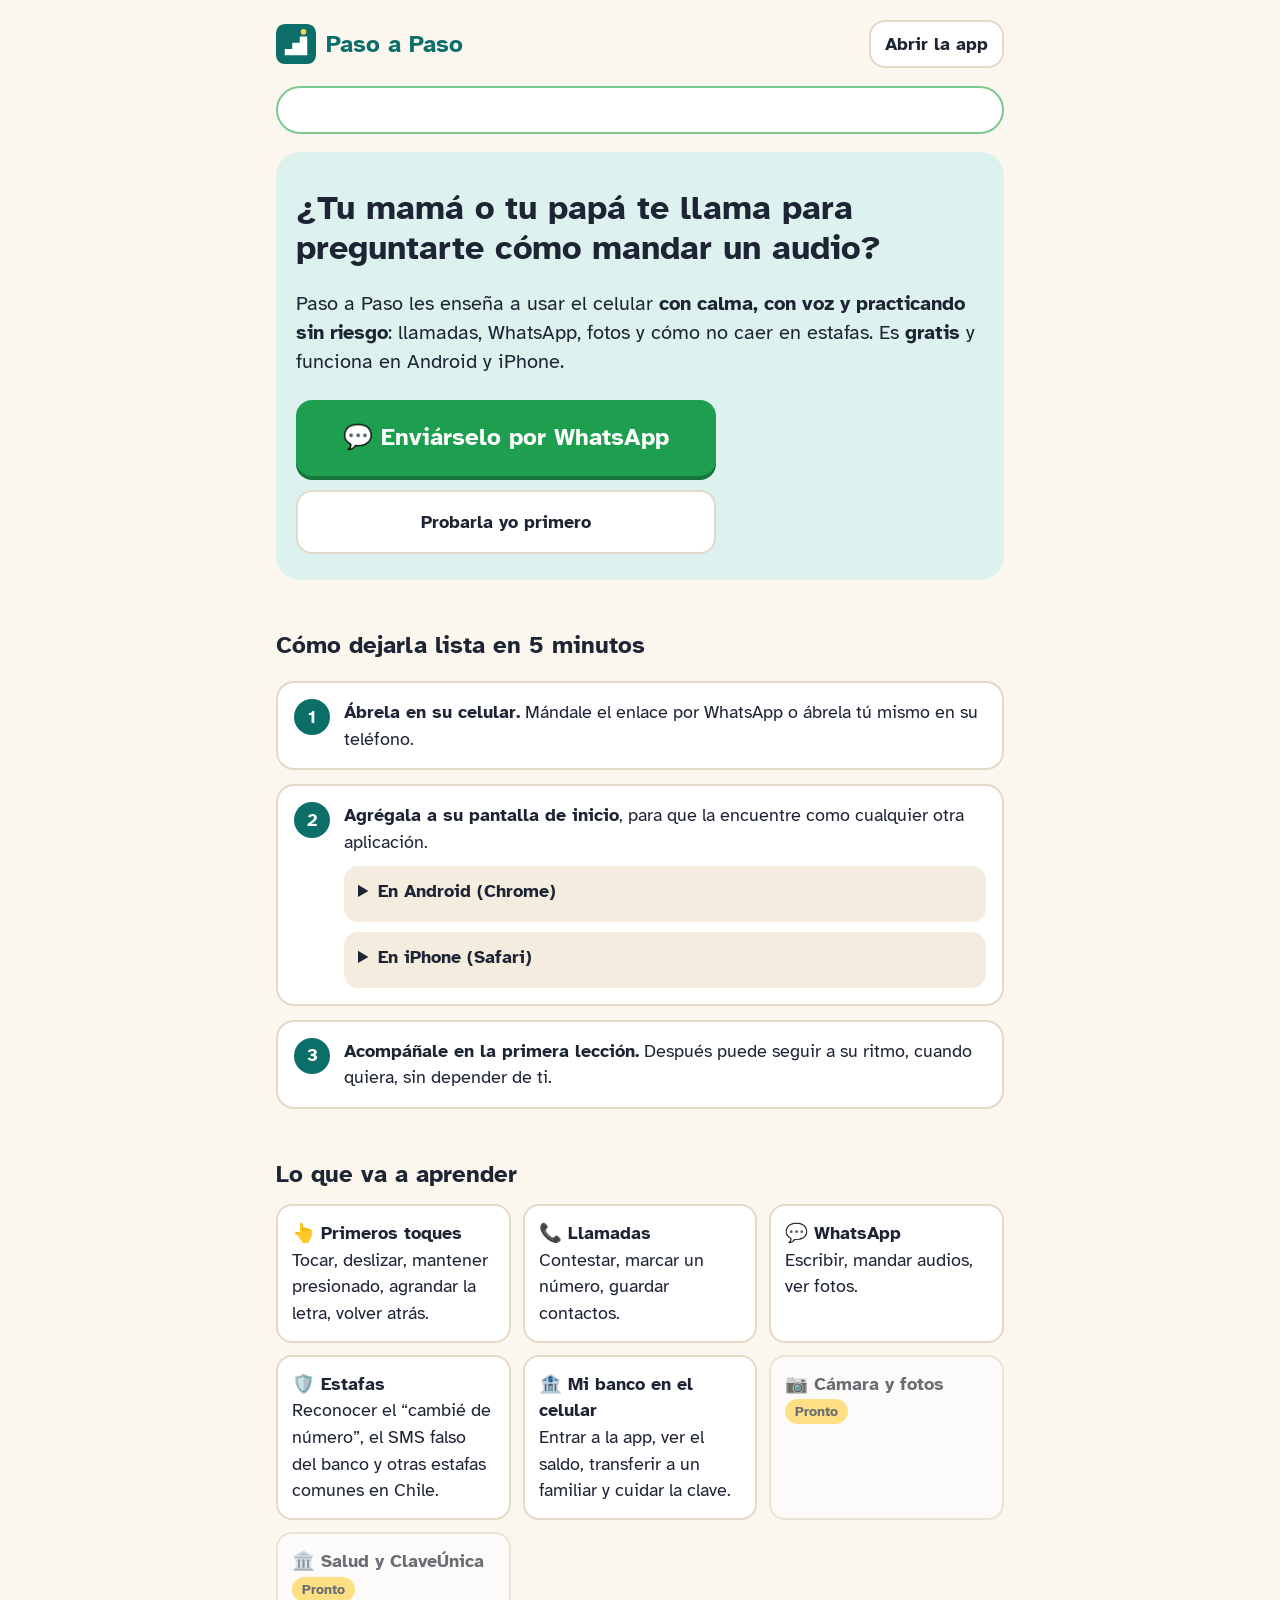
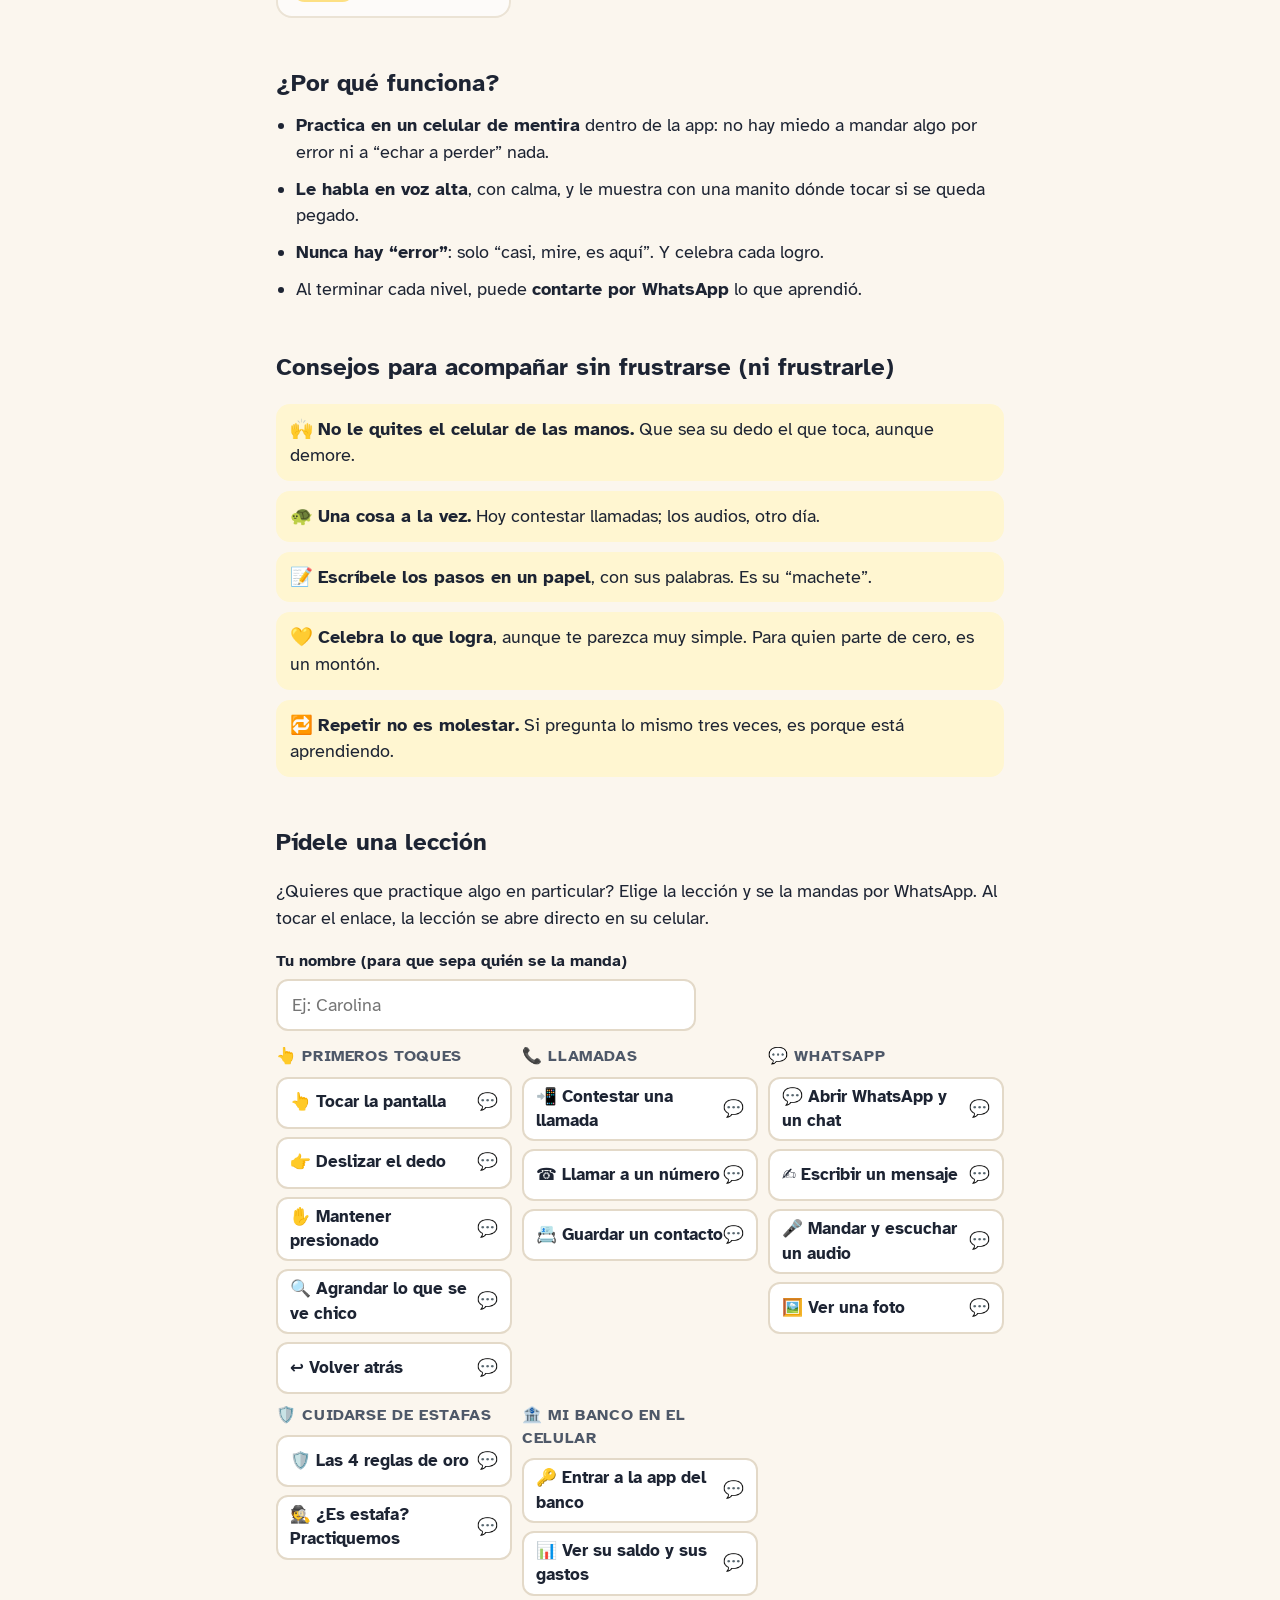
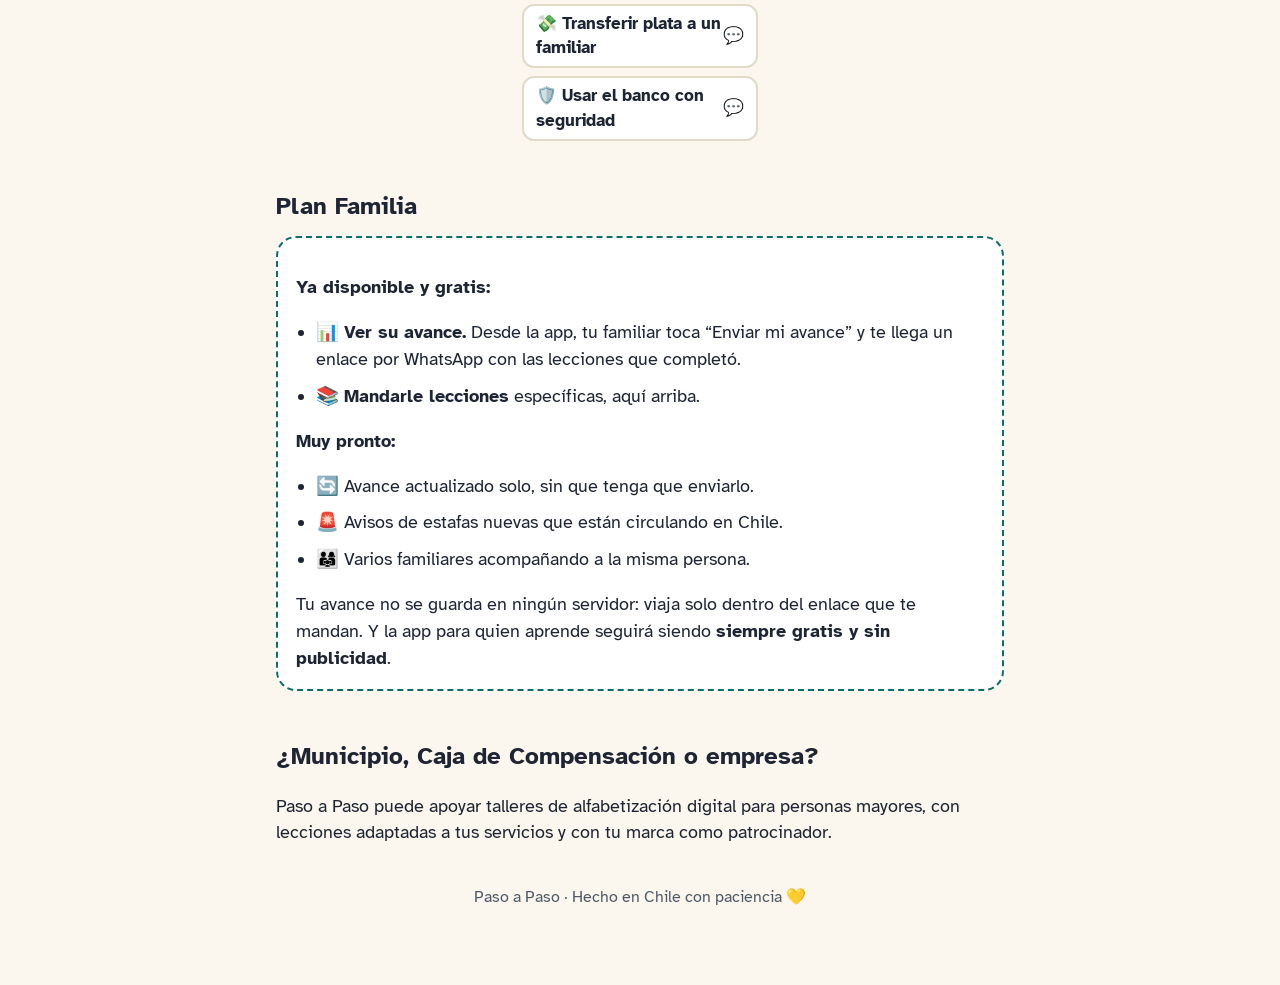
==== commit 4926e144: "Agrega el nivel 5: Mi banco en el celular Cuatro lecciones con un banco ficticio: entrar con clave, " ====
--- a/familia.html
+++ b/familia.html
@@ -88,8 +88,9 @@
       <div><strong>📞 Llamadas</strong>Contestar, marcar un número, guardar contactos.</div>
       <div><strong>💬 WhatsApp</strong>Escribir, mandar audios, ver fotos.</div>
       <div><strong>🛡️ Estafas</strong>Reconocer el “cambié de número”, el SMS falso del banco y otras estafas comunes en Chile.</div>
+      <div><strong>🏦 Mi banco en el celular</strong>Entrar a la app, ver el saldo, transferir a un familiar y cuidar la clave.</div>
       <div class="pronto"><strong>📷 Cámara y fotos</strong><span class="etiqueta">Pronto</span></div>
-      <div class="pronto"><strong>🏛️ Trámites y ClaveÚnica</strong><span class="etiqueta">Pronto</span></div>
+      <div class="pronto"><strong>🏛️ Salud y ClaveÚnica</strong><span class="etiqueta">Pronto</span></div>
     </div>
 
     <h2>¿Por qué funciona?</h2>
@@ -143,6 +144,7 @@
   <script src="js/lecciones/nivel2-llamadas.js"></script>
   <script src="js/lecciones/nivel3-whatsapp.js"></script>
   <script src="js/lecciones/nivel4-estafas.js"></script>
+  <script src="js/lecciones/nivel5-banco.js"></script>
   <script src="js/lecciones/proximamente.js"></script>
   <script>
     (function () {
--- a/css/styles.css
+++ b/css/styles.css
@@ -341,6 +341,37 @@
 .visor-imagen span { font-size: 7rem; }
 .visor-imagen small { font-size: 1.3rem; font-weight: 700; }
 
+/* ---------- Banco de práctica ---------- */
+.patrocinio { margin: 12px 0 0; padding: 10px 14px; border-radius: 14px; background: var(--superficie-2); font-size: 1.05rem; }
+.banco { display: flex; flex-direction: column; height: 100%; background: #F2F5FA; }
+.banco-cabeza { display: flex; justify-content: space-between; align-items: center; gap: 10px; background: #123B6D; color: #fff; padding: 14px 16px; font-weight: 700; font-size: 1.2rem; }
+.banco-cabeza small { font-weight: 400; font-size: .95rem; opacity: .9; }
+.banco-cuerpo { flex: 1; display: flex; flex-direction: column; gap: 10px; padding: 14px; overflow-y: auto; color: #1D2433; }
+.banco-saldo { background: #fff; border-radius: 16px; padding: 16px; display: flex; flex-direction: column; box-shadow: 0 1px 3px rgba(0,0,0,.08); }
+.banco-saldo small { color: #667085; font-size: .95rem; }
+.banco-saldo strong { font-size: 2rem; font-variant-numeric: tabular-nums; }
+.banco-botones { display: flex; flex-direction: column; gap: 10px; }
+.banco-boton { min-height: 60px; border-radius: 14px; border: 2px solid #C9D5E6; background: #fff; color: #123B6D; font-weight: 700; font-size: 1.15rem; }
+.banco-mov { display: grid; grid-template-columns: auto 1fr auto; gap: 10px; align-items: center; background: #fff; border-radius: 12px; padding: 12px; font-size: 1.05rem; }
+.banco-mov-fecha { color: #667085; font-size: .9rem; }
+.banco-mov-monto { font-weight: 700; font-variant-numeric: tabular-nums; white-space: nowrap; }
+.banco-mov-monto.entra { color: #1A7F37; }
+.banco-mov-monto.sale { color: #B42318; }
+.banco-destino { display: flex; align-items: center; gap: 12px; text-align: left; background: #fff; border: 2px solid #C9D5E6; border-radius: 14px; padding: 14px; color: #1D2433; font-size: 1.6rem; }
+.banco-destino > span:last-child { display: flex; flex-direction: column; font-size: 1.15rem; }
+.banco-destino small { color: #667085; font-size: .9rem; }
+.banco-rut { display: flex; justify-content: space-between; align-items: center; background: #fff; border-radius: 12px; padding: 10px 14px; font-size: 1.05rem; }
+.banco-rut small { color: #667085; }
+.banco .marcador-app { padding: 0; flex: 1; gap: 8px; }
+.banco .marca-tecla { background: #fff; }
+.banco .marcador-numero { background: #fff; border-radius: 12px; }
+.clave .marcador-numero { letter-spacing: .3em; }
+.banco-resumen { display: grid; grid-template-columns: auto 1fr; gap: 10px 16px; background: #fff; border-radius: 14px; padding: 16px; margin: 0; font-size: 1.15rem; }
+.banco-resumen dt { color: #667085; }
+.banco-resumen dd { margin: 0; text-align: right; }
+.banco-confirmar { min-height: 64px; border-radius: 14px; border: none; background: #1A7F37; color: #fff; font-weight: 700; font-size: 1.3rem; margin-top: auto; }
+.banco-comprobante { display: flex; flex-direction: column; gap: 4px; text-align: left; background: var(--superficie); border: 2px dashed var(--bien-borde); border-radius: 16px; padding: 14px 18px; font-variant-numeric: tabular-nums; }
+
 /* ---------- Estafas ---------- */
 .caso { background: var(--superficie); border: 2px solid var(--borde); border-radius: var(--radio); padding: 16px; box-shadow: var(--sombra); }
 .caso-cabeza { font-size: 1.05rem; color: var(--suave); margin-bottom: 8px; }
